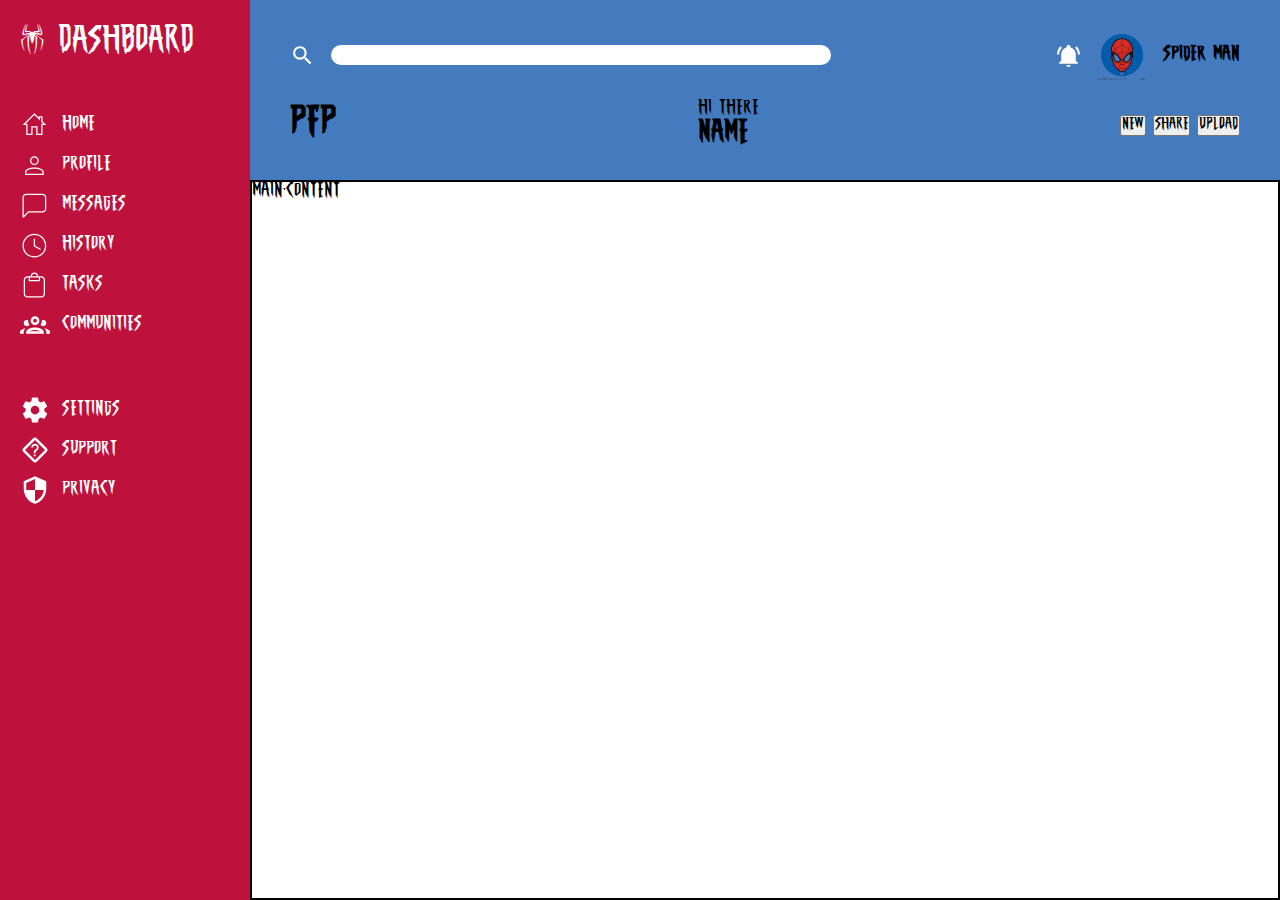
==== index.html @ 0ca58365 "Add header section 1" ====
<!DOCTYPE html>
<html lang="en">
<head>
  <meta charset="UTF-8">
  <meta name="viewport" content="width=device-width, initial-scale=1.0">
  <link rel="stylesheet" href="style.css">
  <title>Reigns Dashboard</title>
</head>
<body>
  <div class="sidebar">
    <div class="sidebar-logo">
      <p>&#163 DASHBOARD</p>
    </div>
    <div class="sidebar-sec1">
      <ul>
        <li><img src="images/home.svg" alt="home">HOME</li>
        <li><img src="images/account.svg" alt="profile">PROFILE</li>
        <li><img src="images/message.svg" alt="message">MESSAGES</li>
        <li><img src="images/clock.svg" alt="history">HISTORY</li>
        <li><img src="images/clipboard.svg" alt="tasks">TASKS</li>
        <li><img src="images/community.svg" alt="community">COMMUNITIES</li>
      </ul>
    </div>
    <div class="sidebar-sec2">
      <ul>
        <li><img src="images/settings.svg" alt="settings">SETTINGS</li>
        <li><img src="images/support.svg" alt="support">SUPPORT</li>
        <li><img src="images/privacy.svg" alt="privacy">PRIVACY</li>
      </ul>
    </div>
  </div>
  <div class="header">
    <div class="header-sec1">
      <div class="header-sec1a">
        <img src="images/search.svg" alt="search" class="search">
        <input type="text">
      </div>
      <div class="header-sec1b">
        <img src="images/bell-ring.svg" alt="notification" class="notification">
        <img src="images/spiderman-logo.png" alt="spiderman-logo" class="spiderman-logo">
        <h4>SPIDER MAN</h4>
      </div>
    </div>
    <div class="header-sec2">
      <h1>PFP</h1>
      <div class="greet">
        <p>HI THERE</p>
        <h2>NAME</h2>
      </div>
      <ul>
        <button>NEW</button>
        <button>SHARE</button>
        <button>UPLOAD</button>
      </ul>
    </div>
  </div>
  <div class="main-content">MAIN-CONTENT</div>
</body>
</html>
---- style.css ----
@font-face {
  font-family: 'Spider';
  src: url('fonts/THEAMAZINGSPIDER-MAN.woff2') format('woff2'),
      url('fonts/THEAMAZINGSPIDER-MAN.woff') format('woff');
  font-weight: normal;
  font-style:normal;
}

* {
  margin: 0;
  padding: 0;
  box-sizing: border-box;
  font-family: "Spider";
}

body{
  display: grid;
  grid-template: 20vh 80vh / 250px 5fr;
}

li {
  list-style-type: none;
  display: flex;
  align-items: center;
  gap: 12px;
}

img {
  width: 30px;
  height: 30px;
  filter: brightness(0) invert(1);
}


/* SIDEBAR */
.sidebar {
  grid-row: 1 / 3;
  grid-column: 1 / 2;
  display: grid;
  grid-template-rows: 100px 250px 200px;
  background-color: #be123c;
  color: rgb(255, 255, 255);
}

.sidebar-logo {
  display: flex;
  padding-top: 24px;
  padding-left: 20px;
  gap: 8px;
  font-size: 30px;
}



.sidebar-sec1 {
  display: flex;
  align-items: center;
  padding-left: 20px;
}

.sidebar-sec1 > ul {
  display: grid;
  grid-template-rows: repeat(6, 40px);
  
}

.sidebar-sec2{
  display: flex;
  align-items: center;
  padding-left: 20px;
}

.sidebar-sec2 > ul {
  display: grid;
  grid-template-rows: repeat(3, 40px);
}


/* HEADER */
.header {
  padding: 20px;
  padding-left: 40px;
  padding-right: 40px;
  display: grid;
  grid-template-rows: repeat(2, 1fr);
  background-color: #447BBE;
}

.header-sec1 {
  display: flex;
  justify-content: space-between;
}

.header-sec1a {
  display: flex;
  align-items: center;
  gap: 16px;
}

.search, .notification{
  width: 25px;
  height: 25px;
}

input {
  width: 500px;
  border-radius: 50px;
  border-style: none;
  height: 20px;
}

.header-sec1b {
  display: flex;
  align-items: center;
  gap: 16px;
}

.spiderman-logo {
  filter: none;
  height: 50px;
  width: 50px;
}

.header-sec2 {
  display: flex;
  align-items: center;
  justify-content: space-between;
}
.main-content {
  border: 2px solid black;
}
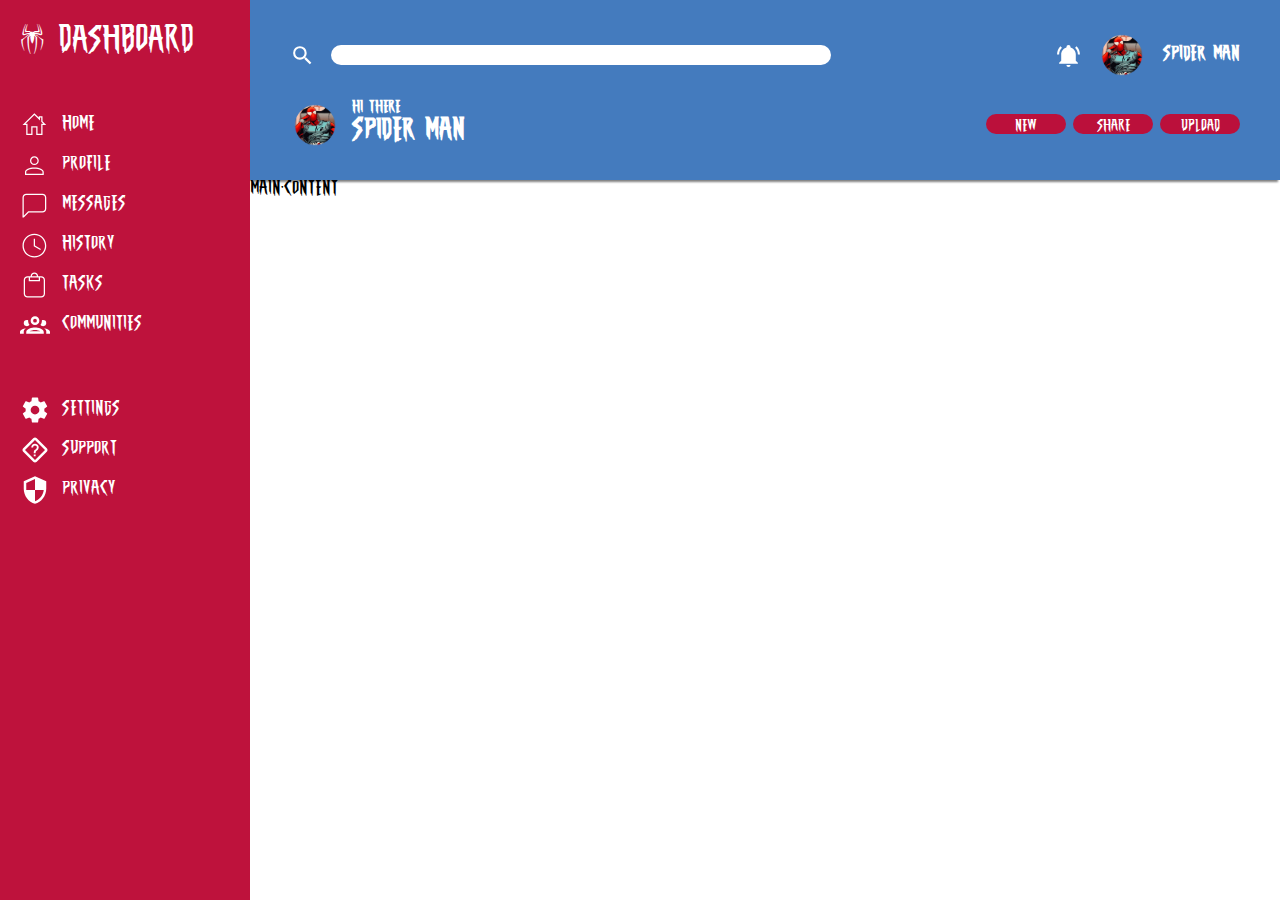
==== commit 2b7482da: "Complete Header" ====
--- a/index.html
+++ b/index.html
@@ -37,21 +37,23 @@
       </div>
       <div class="header-sec1b">
         <img src="images/bell-ring.svg" alt="notification" class="notification">
-        <img src="images/spiderman-logo.png" alt="spiderman-logo" class="spiderman-logo">
+        <img src="images/Spiderman.png" alt="spiderman-logo" class="spiderman-logo">
         <h4>SPIDER MAN</h4>
       </div>
     </div>
     <div class="header-sec2">
-      <h1>PFP</h1>
-      <div class="greet">
-        <p>HI THERE</p>
-        <h2>NAME</h2>
+      <div class="header-sec2a">
+        <img src="images/Spiderman.png" alt="spiderman-logo" class="spiderman-logo">
+        <div class="greet">
+          <h5>HI THERE</h5>
+          <h2>SPIDER MAN</h2>
+        </div>
       </div>
-      <ul>
+      <div class="header-sec2b">
         <button>NEW</button>
         <button>SHARE</button>
         <button>UPLOAD</button>
-      </ul>
+      </div>
     </div>
   </div>
   <div class="main-content">MAIN-CONTENT</div>
--- a/style.css
+++ b/style.css
@@ -84,11 +84,13 @@
   display: grid;
   grid-template-rows: repeat(2, 1fr);
   background-color: #447BBE;
+  box-shadow: 0 4px 2px -2px gray;
 }
 
 .header-sec1 {
   display: flex;
   justify-content: space-between;
+  color:white;
 }
 
 .header-sec1a {
@@ -126,6 +128,24 @@
   align-items: center;
   justify-content: space-between;
 }
+
+.header-sec2a {
+  display: flex;
+  gap: 12px;
+  color: white;
+}
+
+button{
+  color: white;
+  background-color:#bb103b;
+  width: 80px;
+  height: 20px;
+  border-style: none;
+  border-radius: 10px;
+  text-align: center;
+  padding: 5px;
+}
+
 .main-content {
-  border: 2px solid black;
+  /* border: 2px solid black; */
 }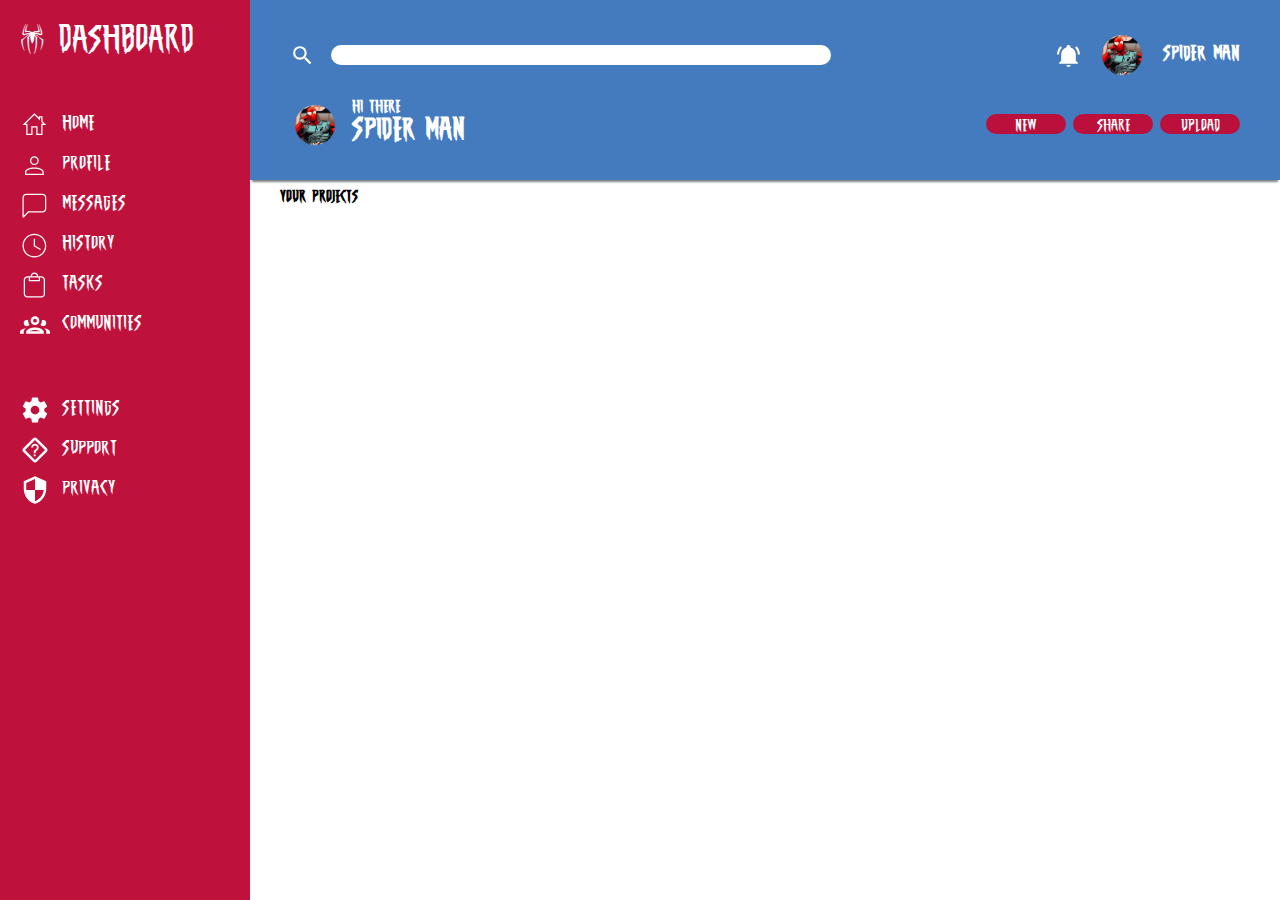
==== commit a631f447: "Add main-content structure using grid" ====
--- a/index.html
+++ b/index.html
@@ -56,6 +56,20 @@
       </div>
     </div>
   </div>
-  <div class="main-content">MAIN-CONTENT</div>
+  <div class="main-content">
+    <h5 class="projects">YOUR PROJECTS</h5>
+    <div class="left">
+      <div class="card"></div>
+      <div class="card"></div>
+      <div class="card"></div>
+      <div class="card"></div>
+      <div class="card"></div>
+      <div class="card"></div>
+    </div>
+    <div class="right">
+      <div class="announcements"></div>
+      <div class="trending"></div>
+    </div>
+  </div>
 </body>
 </html>--- a/style.css
+++ b/style.css
@@ -147,5 +147,27 @@
 }
 
 .main-content {
-  /* border: 2px solid black; */
+  padding: 30px;
+  display: grid;
+  grid-template-columns: 2fr 1fr;
+  gap: 12px;
+  position: relative;
+}
+
+.projects {
+  position: absolute;
+  top: 10px;
+  left: 30px;
+}
+
+.left {
+  display: grid;
+  grid-template: 1fr 1fr 1fr / 1fr 1fr;
+  gap: 12px;
+}
+
+.right {
+  display: grid;
+  grid-template-rows: 1fr 1fr;
+  gap: 12px;
 }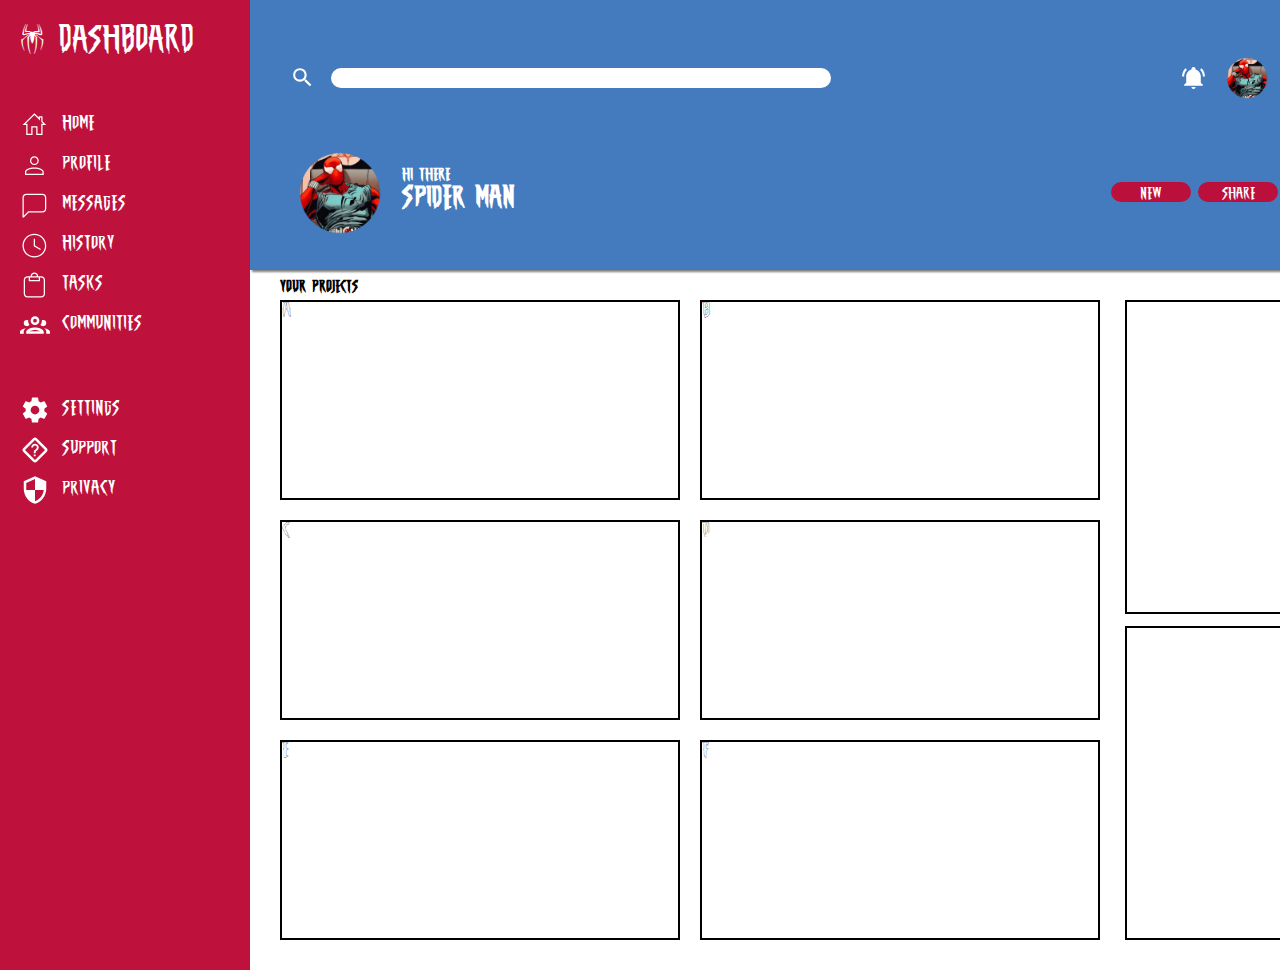
==== commit fe649b4f: "Improve header" ====
--- a/index.html
+++ b/index.html
@@ -43,7 +43,7 @@
     </div>
     <div class="header-sec2">
       <div class="header-sec2a">
-        <img src="images/Spiderman.png" alt="spiderman-logo" class="spiderman-logo">
+        <img src="images/Spiderman.png" alt="spiderman-logo" class="spiderman-logob">
         <div class="greet">
           <h5>HI THERE</h5>
           <h2>SPIDER MAN</h2>
@@ -59,12 +59,12 @@
   <div class="main-content">
     <h5 class="projects">YOUR PROJECTS</h5>
     <div class="left">
-      <div class="card"></div>
-      <div class="card"></div>
-      <div class="card"></div>
-      <div class="card"></div>
-      <div class="card"></div>
-      <div class="card"></div>
+      <div class="card">a</div>
+      <div class="card">b</div>
+      <div class="card">c</div>
+      <div class="card">d</div>
+      <div class="card">e</div>
+      <div class="card">f</div>
     </div>
     <div class="right">
       <div class="announcements"></div>
--- a/style.css
+++ b/style.css
@@ -15,7 +15,7 @@
 
 body{
   display: grid;
-  grid-template: 20vh 80vh / 250px 5fr;
+  grid-template: 30vh 1fr / 250px 5fr;
 }
 
 li {
@@ -133,6 +133,13 @@
   display: flex;
   gap: 12px;
   color: white;
+  align-items: center;
+}
+
+.spiderman-logob {
+  filter: none;
+  height: 100px;
+  width: 100px;
 }
 
 button{
@@ -150,7 +157,7 @@
   padding: 30px;
   display: grid;
   grid-template-columns: 2fr 1fr;
-  gap: 12px;
+  gap: 25px;
   position: relative;
 }
 
@@ -163,11 +170,30 @@
 .left {
   display: grid;
   grid-template: 1fr 1fr 1fr / 1fr 1fr;
+  gap: 20px;
+}
+
+.card {
+  width: 400px;
+  height: 200px;
+  border: 2px solid black;
+}
+
+.right {
+  justify-items: end;
+  display: grid;
+  grid-template-rows: 1fr 1fr;
   gap: 12px;
 }
 
-.right {
-  display: grid;
-  grid-template-rows: 1fr 1fr;
-  gap: 12px;
+.announcements {
+  width: 250px;
+  height: auto;
+  border: 2px solid black;
+}
+
+.trending {
+  width: 250px;
+  height: auto;
+  border: 2px solid black;
 }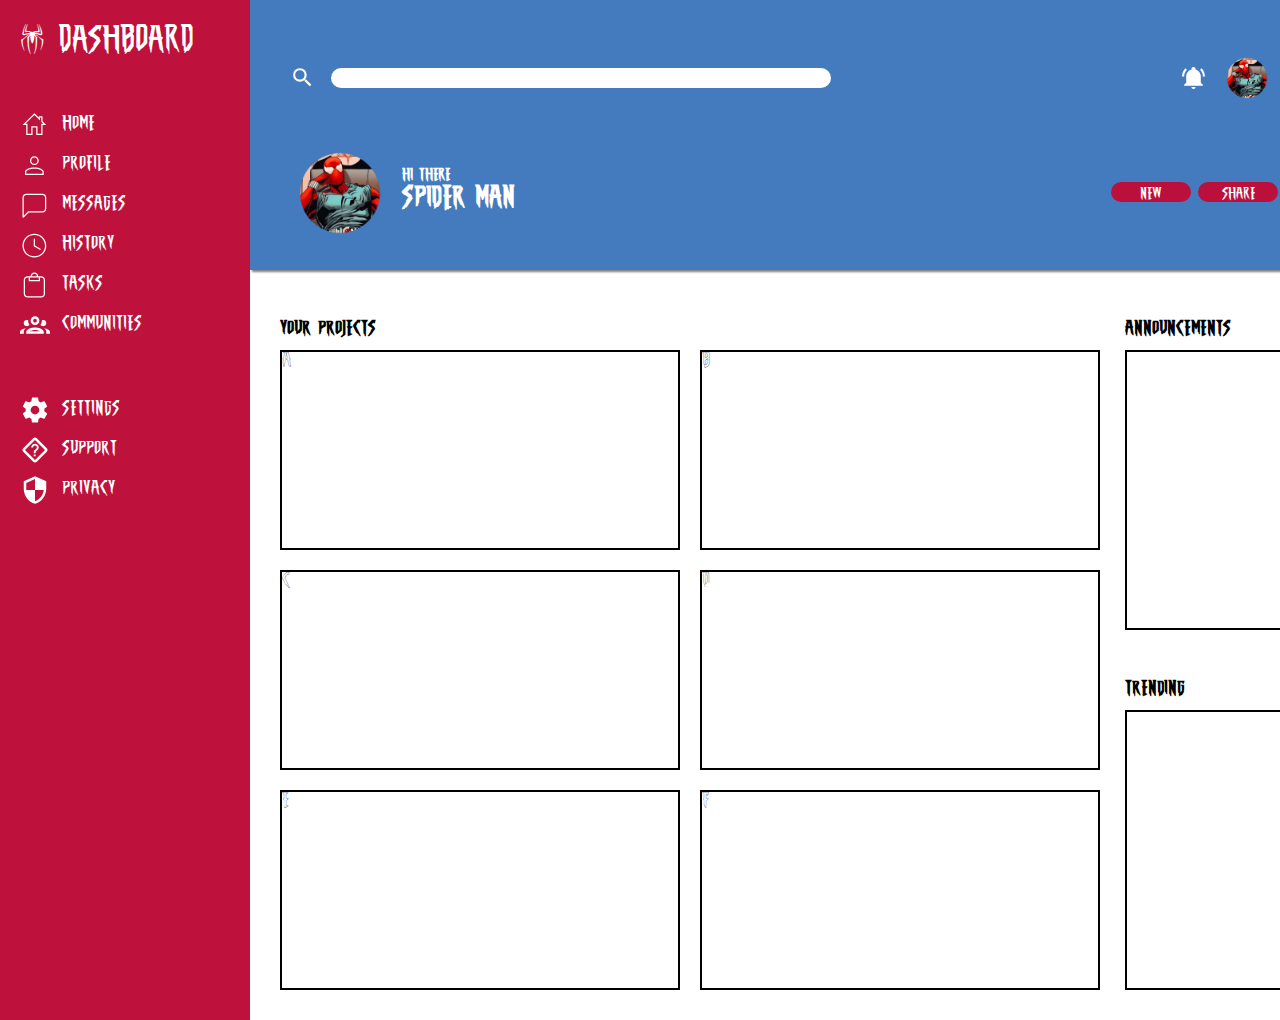
==== commit 4969dc47: "Add headings in main-content" ====
--- a/index.html
+++ b/index.html
@@ -57,7 +57,9 @@
     </div>
   </div>
   <div class="main-content">
-    <h5 class="projects">YOUR PROJECTS</h5>
+    <h4 class="project-heading">YOUR PROJECTS</h4>
+    <h4 class="announcement-heading">ANNOUNCEMENTS</h4>
+    <h4 class="trending-heading">TRENDING</h4>
     <div class="left">
       <div class="card">a</div>
       <div class="card">b</div>
@@ -67,7 +69,8 @@
       <div class="card">f</div>
     </div>
     <div class="right">
-      <div class="announcements"></div>
+      <div class="announcements">
+      </div>
       <div class="trending"></div>
     </div>
   </div>
--- a/style.css
+++ b/style.css
@@ -155,15 +155,16 @@
 
 .main-content {
   padding: 30px;
+  padding-top: 80px;
   display: grid;
   grid-template-columns: 2fr 1fr;
   gap: 25px;
   position: relative;
 }
 
-.projects {
+.project-heading {
   position: absolute;
-  top: 10px;
+  top: 50px;
   left: 30px;
 }
 
@@ -183,9 +184,19 @@
   justify-items: end;
   display: grid;
   grid-template-rows: 1fr 1fr;
-  gap: 12px;
-}
-
+  gap: 80px;
+}
+
+.announcement-heading{
+  position: absolute;
+  top: 50px;
+  left: 875px;
+}
+.trending-heading {
+  position:absolute;
+  top: 410px;
+  left: 875px;
+}
 .announcements {
   width: 250px;
   height: auto;
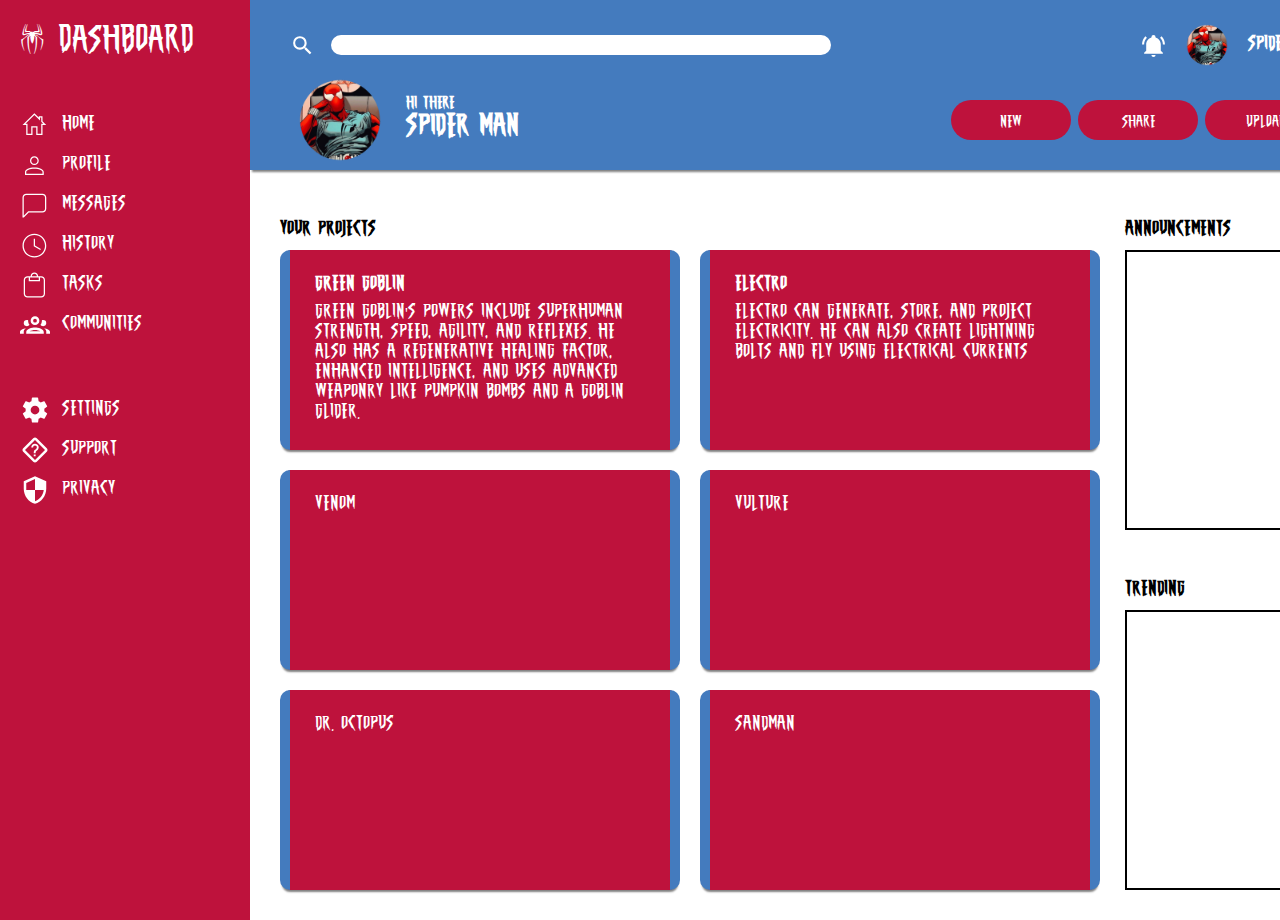
==== commit d0f72072: "Add cards" ====
--- a/index.html
+++ b/index.html
@@ -61,12 +61,18 @@
     <h4 class="announcement-heading">ANNOUNCEMENTS</h4>
     <h4 class="trending-heading">TRENDING</h4>
     <div class="left">
-      <div class="card">a</div>
-      <div class="card">b</div>
-      <div class="card">c</div>
-      <div class="card">d</div>
-      <div class="card">e</div>
-      <div class="card">f</div>
+      <div class="card green-goblin">
+        <h4>GREEN GOBLIN</h4>
+        <p>GREEN GOBLIN'S POWERS INCLUDE SUPERHUMAN STRENGTH, SPEED, AGILITY, AND REFLEXES. HE ALSO HAS A REGENERATIVE HEALING FACTOR, ENHANCED INTELLIGENCE, AND USES ADVANCED WEAPONRY LIKE PUMPKIN BOMBS AND A GOBLIN GLIDER.</p>
+      </div>
+      <div class="card electro">
+        <h4>ELECTRO</h4>
+        <p>ELECTRO CAN GENERATE, STORE, AND PROJECT ELECTRICITY. HE CAN ALSO CREATE LIGHTNING BOLTS AND FLY USING ELECTRICAL CURRENTS</p>
+      </div>
+      <div class="card venom">VENOM</div>
+      <div class="card vulture">VULTURE</div>
+      <div class="card octopus">DR. OCTOPUS</div>
+      <div class="card sandman">SANDMAN</div>
     </div>
     <div class="right">
       <div class="announcements">
--- a/style.css
+++ b/style.css
@@ -15,7 +15,7 @@
 
 body{
   display: grid;
-  grid-template: 30vh 1fr / 250px 5fr;
+  grid-template: 170px 1fr / 250px 5fr;
 }
 
 li {
@@ -80,7 +80,7 @@
 .header {
   padding: 20px;
   padding-left: 40px;
-  padding-right: 40px;
+  padding-right: 80px;
   display: grid;
   grid-template-rows: repeat(2, 1fr);
   background-color: #447BBE;
@@ -131,7 +131,7 @@
 
 .header-sec2a {
   display: flex;
-  gap: 12px;
+  gap: 16px;
   color: white;
   align-items: center;
 }
@@ -144,13 +144,13 @@
 
 button{
   color: white;
-  background-color:#bb103b;
-  width: 80px;
-  height: 20px;
+  background-color: #be123c;
+  width: 120px;
+  height: 40px;
   border-style: none;
-  border-radius: 10px;
+  border-radius: 50px;
   text-align: center;
-  padding: 5px;
+  padding: 15px;
 }
 
 .main-content {
@@ -177,7 +177,16 @@
 .card {
   width: 400px;
   height: 200px;
-  border: 2px solid black;
+  padding: 25px;
+  border-left: #447BBE 10px solid;
+  border-right: #447BBE 10px solid;
+  border-radius: 10px;
+  background-color: #be123c;
+  box-shadow: 0 4px 2px -2px gray;
+  color: white;
+  display: flex;
+  flex-direction: column;
+  gap: 8px;
 }
 
 .right {
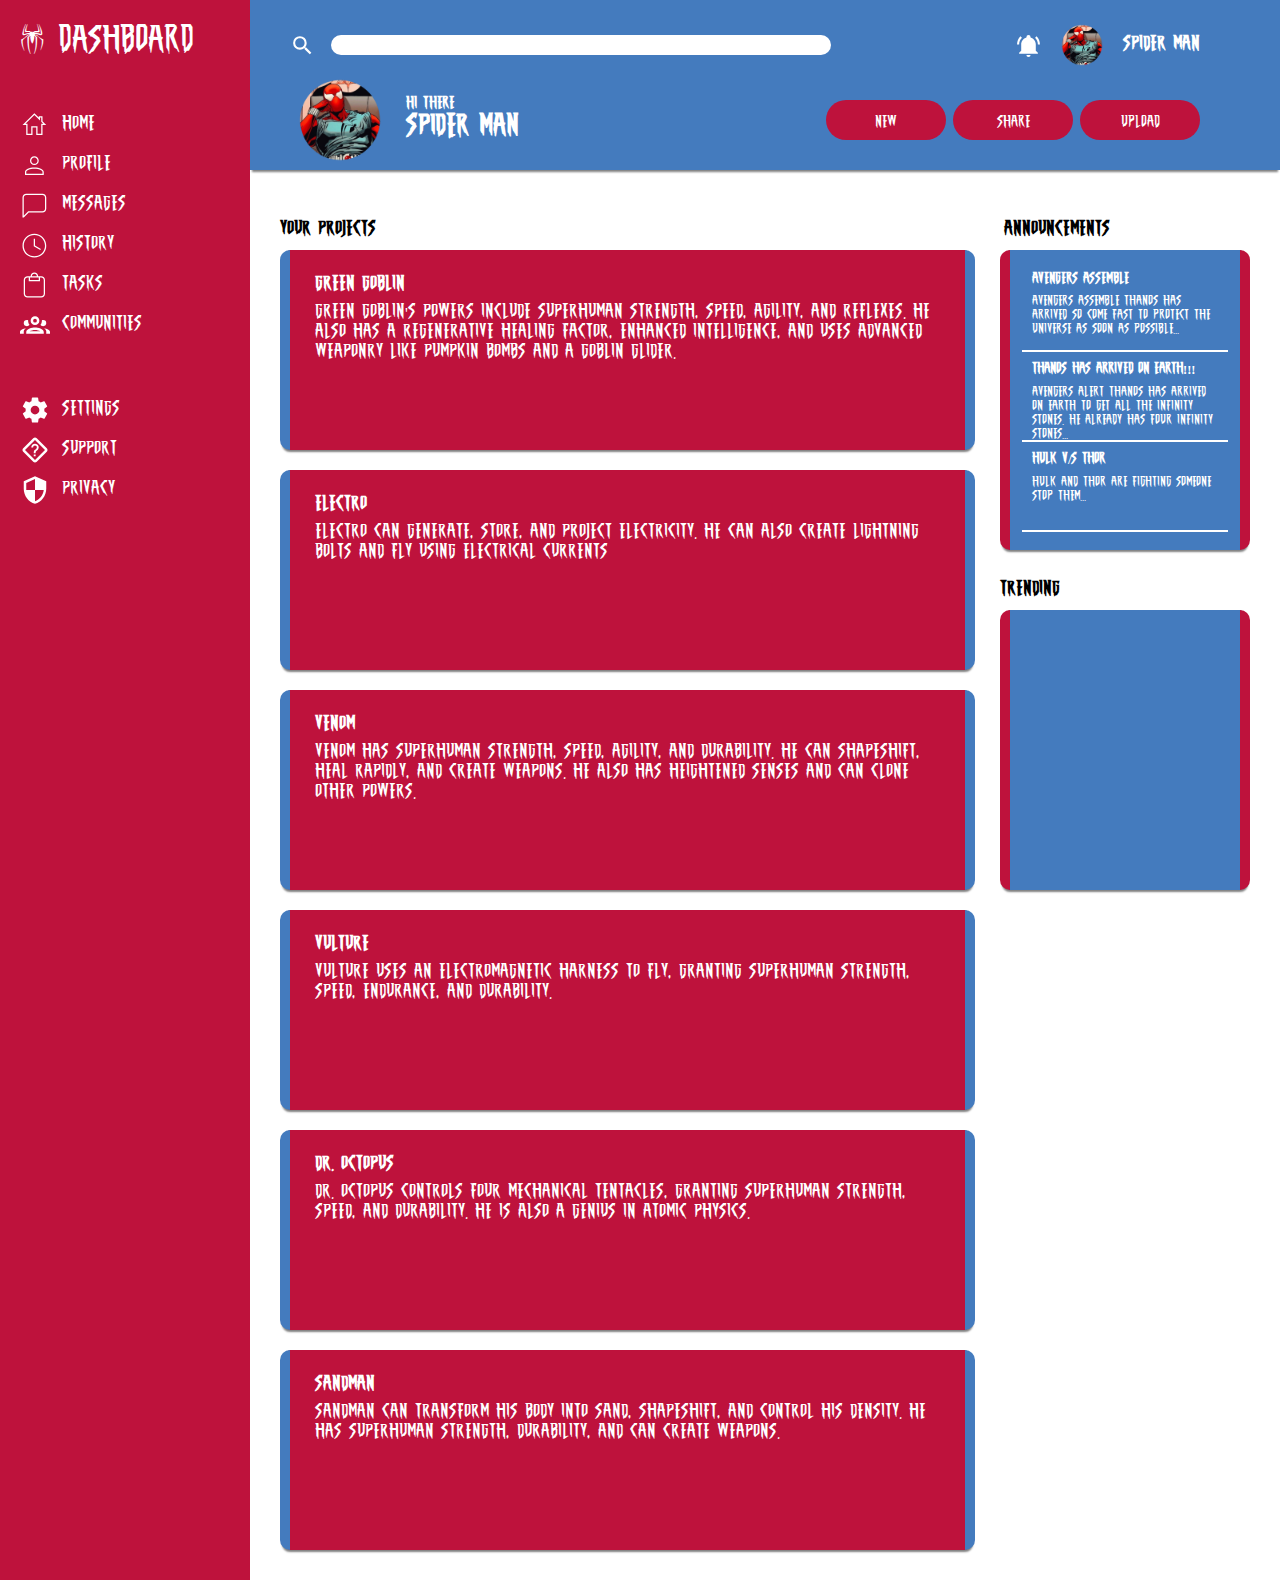
==== commit b6662c33: "Add announcements section" ====
--- a/index.html
+++ b/index.html
@@ -69,13 +69,37 @@
         <h4>ELECTRO</h4>
         <p>ELECTRO CAN GENERATE, STORE, AND PROJECT ELECTRICITY. HE CAN ALSO CREATE LIGHTNING BOLTS AND FLY USING ELECTRICAL CURRENTS</p>
       </div>
-      <div class="card venom">VENOM</div>
-      <div class="card vulture">VULTURE</div>
-      <div class="card octopus">DR. OCTOPUS</div>
-      <div class="card sandman">SANDMAN</div>
+      <div class="card venom">
+        <h4>VENOM</h4>
+        <p>VENOM HAS SUPERHUMAN STRENGTH, SPEED, AGILITY, AND DURABILITY. HE CAN SHAPESHIFT, HEAL RAPIDLY, AND CREATE WEAPONS. HE ALSO HAS HEIGHTENED SENSES AND CAN CLONE OTHER POWERS.</p>
+      </div>
+      <div class="card vulture">
+        <h4>VULTURE</h4>
+        <p>VULTURE USES AN ELECTROMAGNETIC HARNESS TO FLY, GRANTING SUPERHUMAN STRENGTH, SPEED, ENDURANCE, AND DURABILITY.</p>
+      </div>
+      <div class="card octopus">
+        <h4>DR. OCTOPUS</h4>
+        <p>DR. OCTOPUS CONTROLS FOUR MECHANICAL TENTACLES, GRANTING SUPERHUMAN STRENGTH, SPEED, AND DURABILITY. HE IS ALSO A GENIUS IN ATOMIC PHYSICS.</p>
+      </div>
+      <div class="card sandman">
+        <h4>SANDMAN</h4>
+        <p>SANDMAN CAN TRANSFORM HIS BODY INTO SAND, SHAPESHIFT, AND CONTROL HIS DENSITY. HE HAS SUPERHUMAN STRENGTH, DURABILITY, AND CAN CREATE WEAPONS.</p>
+      </div>
     </div>
     <div class="right">
       <div class="announcements">
+        <div>
+          <h5 style="margin-bottom: 8px;">AVENGERS ASSEMBLE</h5>
+          <p style="font-size: 11px;">AVENGERS ASSEMBLE THANOS HAS ARRIVED SO COME FAST TO PROTECT THE UNIVERSE AS SOON AS POSSIBLE...</p>
+        </div>
+        <div>
+          <h5 style="margin-bottom: 8px;">THANOS HAS ARRIVED ON EARTH!!!</h5>
+          <p style="font-size: 11px;">AVENGERS ALERT THANOS HAS ARRIVED ON EARTH TO GET ALL THE INFINITY STONES. HE ALREADY HAS FOUR INFINITY STONES...</p>
+        </div>
+        <div>
+          <h5 style="margin-bottom: 8px;">HULK V/S THOR</h5>
+          <p style="font-size: 11px;">HULK AND THOR ARE FIGHTING SOMEONE STOP THEM...</p>
+        </div>
       </div>
       <div class="trending"></div>
     </div>
--- a/style.css
+++ b/style.css
@@ -157,7 +157,7 @@
   padding: 30px;
   padding-top: 80px;
   display: grid;
-  grid-template-columns: 2fr 1fr;
+  grid-template-columns: 4fr 1fr;
   gap: 25px;
   position: relative;
 }
@@ -170,12 +170,12 @@
 
 .left {
   display: grid;
-  grid-template: 1fr 1fr 1fr / 1fr 1fr;
+  grid-template: 1fr / repeat(auto-fill, minmax(360px, 1fr));
   gap: 20px;
 }
 
 .card {
-  width: 400px;
+  width: auto;
   height: 200px;
   padding: 25px;
   border-left: #447BBE 10px solid;
@@ -189,31 +189,51 @@
   gap: 8px;
 }
 
+
+
 .right {
   justify-items: end;
   display: grid;
-  grid-template-rows: 1fr 1fr;
-  gap: 80px;
+  grid-template-rows: 300px 280px;
+  gap: 60px;
 }
 
 .announcement-heading{
   position: absolute;
   top: 50px;
-  left: 875px;
+  right: 170px;
 }
 .trending-heading {
   position:absolute;
   top: 410px;
-  left: 875px;
+  right: 220px;
 }
 .announcements {
+  height: 300px;
+  padding: 12px;
+  font-size: 15px;
+}
+
+.announcements > div {
+  width: max-width;
+  height: 90px;
+  padding: 10px;
+  border-bottom: 2PX SOLID WHITE;
+  overflow: hidden;
+  text-overflow: ellipsis;
+}
+
+
+.trending {
+  height: 280px;
+}
+
+.announcements, .trending {
   width: 250px;
-  height: auto;
-  border: 2px solid black;
-}
-
-.trending {
-  width: 250px;
-  height: auto;
-  border: 2px solid black;
+  box-shadow: 0 4px 2px -2px gray;
+  background-color: #447BBE;
+  border-radius: 10px;
+  color: white;
+  border-left: #be123c 10px solid;
+  border-right: #be123c 10px solid;
 }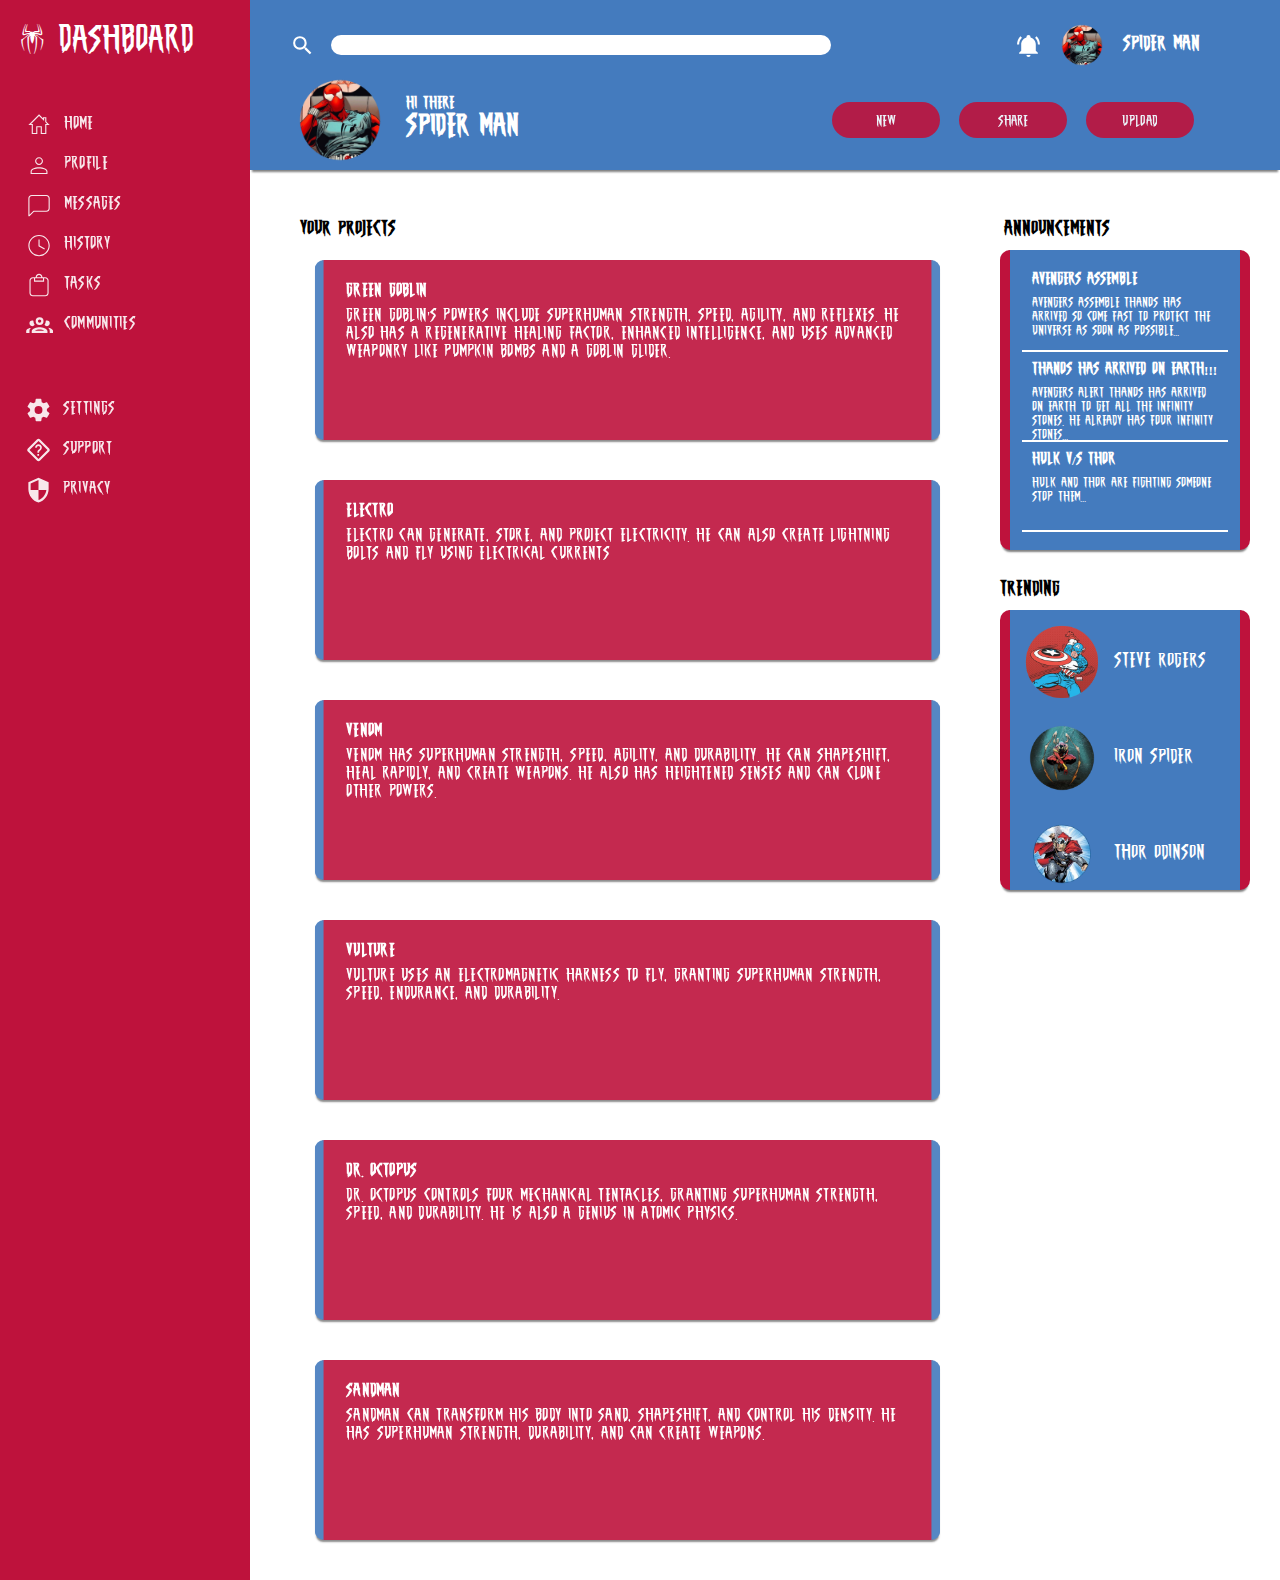
==== commit fab4ebcb: "Add trending section" ====
--- a/index.html
+++ b/index.html
@@ -101,7 +101,20 @@
           <p style="font-size: 11px;">HULK AND THOR ARE FIGHTING SOMEONE STOP THEM...</p>
         </div>
       </div>
-      <div class="trending"></div>
+      <div class="trending">
+        <div>
+          <img src="images/captain.png" alt="captain" class="trending-img">
+          <p>STEVE ROGERS</p>
+        </div>
+        <div>
+          <img src="images/iron-spider.png" alt="iron-spider" class="trending-img">
+          <p>IRON SPIDER</p>
+        </div>
+        <div>
+          <img src="images/thor.png" alt="thor" class="trending-img">
+          <p>THOR ODINSON</p>
+        </div>
+      </div>
     </div>
   </div>
 </body>
--- a/style.css
+++ b/style.css
@@ -165,7 +165,7 @@
 .project-heading {
   position: absolute;
   top: 50px;
-  left: 30px;
+  left: 50px;
 }
 
 .left {
@@ -210,8 +210,6 @@
 }
 .announcements {
   height: 300px;
-  padding: 12px;
-  font-size: 15px;
 }
 
 .announcements > div {
@@ -226,6 +224,19 @@
 
 .trending {
   height: 280px;
+  gap: 16px;
+}
+
+.trending > div {
+  display: flex;
+  align-items: center;
+  gap: 12px;
+}
+
+.trending-img {
+  filter: none;
+  width: 80px;
+  height: 80px;
 }
 
 .announcements, .trending {
@@ -236,4 +247,64 @@
   color: white;
   border-left: #be123c 10px solid;
   border-right: #be123c 10px solid;
-}+  display: flex;
+  flex-direction: column;
+  padding: 12px;
+}
+
+
+
+
+
+
+
+
+
+
+
+
+/* COOL STUFF */
+
+.left { visibility: hidden; }
+/* Prevents :hover from triggering in the gaps between items */
+
+.left > * { visibility: visible; }
+/* Brings the child items back in, even though the parent is `hidden` */
+
+.left > * { transition: opacity 150ms linear 100ms, transform 150ms ease-in-out 100ms; }
+/* Makes the fades smooth with a slight delay to prevent jumps as the mouse moves between items */
+
+.left > * { opacity: 0.9; transform: scale(0.9); }
+/* Fade out all items when the parent is hovered */
+
+.left > *:hover { opacity: 1; transform: scale(1); transition-delay: 0ms, 0ms; }
+
+
+ul { visibility: hidden; }
+/* Prevents :hover from triggering in the gaps between items */
+
+ul > * { visibility: visible; }
+/* Brings the child items back in, even though the parent is `hidden` */
+
+ul > * { transition: opacity 150ms linear 100ms, transform 150ms ease-in-out 100ms; }
+/* Makes the fades smooth with a slight delay to prevent jumps as the mouse moves between items */
+
+ul > * { opacity: 0.9; transform: scale(0.9); }
+/* Fade out all items when the parent is hovered */
+
+ul > *:hover { opacity: 1; transform: scale(1); transition-delay: 0ms, 0ms; }
+
+
+.header-sec2b { visibility: hidden; }
+/* Prevents :hover from triggering in the gaps between items */
+
+.header-sec2b > * { visibility: visible; }
+/* Brings the child items back in, even though the parent is `hidden` */
+
+.header-sec2b > * { transition: opacity 150ms linear 100ms, transform 150ms ease-in-out 100ms; }
+/* Makes the fades smooth with a slight delay to prevent jumps as the mouse moves between items */
+
+.header-sec2b > * { opacity: 0.9; transform: scale(0.9); }
+/* Fade out all items when the parent is hovered */
+
+.header-sec2b > *:hover { opacity: 1; transform: scale(1); transition-delay: 0ms, 0ms; }